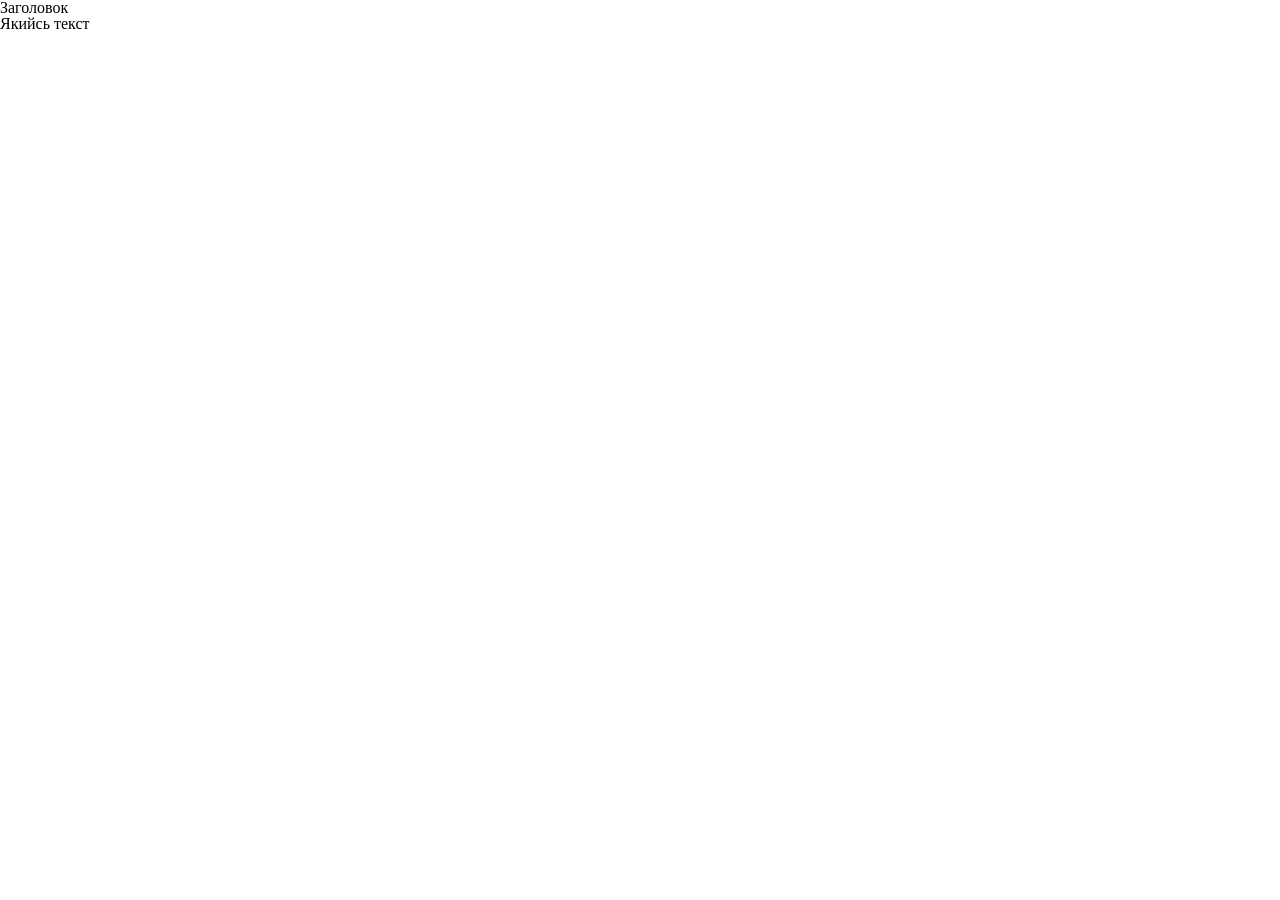
==== Homeworks/Homework_5/index.html @ be73020b "Homeworks for A-level" ====
<!DOCTYPE html>
<html>
    <head>
        <title>Title</title>
        <meta charset = "utf-8">
        <link rel="stylesheet" href="css/style.css">
    </head>
    <body>
        <!-- Коментар -->
        <h1>Заголовок</h1>
        <p>Якийсь текст</p>
    </body>
</html>
---- Homeworks/Homework_5/css/style.css ----
*,
*:before,
*:after {
  box-sizing: border-box;
}
/* http://meyerweb.com/eric/tools/css/reset/ 
   v2.0 | 20110126
   License: none (public domain)
*/

html, body, div, span, applet, object, iframe,
h1, h2, h3, h4, h5, h6, p, blockquote, pre,
a, abbr, acronym, address, big, cite, code,
del, dfn, em, img, ins, kbd, q, s, samp,
small, strike, strong, sub, sup, tt, var,
b, u, i, center,
dl, dt, dd, ol, ul, li,
fieldset, form, label, legend,
table, caption, tbody, tfoot, thead, tr, th, td,
article, aside, canvas, details, embed, 
figure, figcaption, footer, header, hgroup, 
menu, nav, output, ruby, section, summary,
time, mark, audio, video {
  margin: 0;
  padding: 0;
  border: 0;
  font-size: 100%;
  font: inherit;
  vertical-align: baseline;
}
/* HTML5 display-role reset for older browsers */
article, aside, details, figcaption, figure, 
footer, header, hgroup, menu, nav, section {
  display: block;
}
body {
  line-height: 1;
}
ol, ul {
  list-style: none;
}
blockquote, q {
  quotes: none;
}
blockquote:before, blockquote:after,
q:before, q:after {
  content: '';
  content: none;
}
table {
  border-collapse: collapse;
  border-spacing: 0;
}
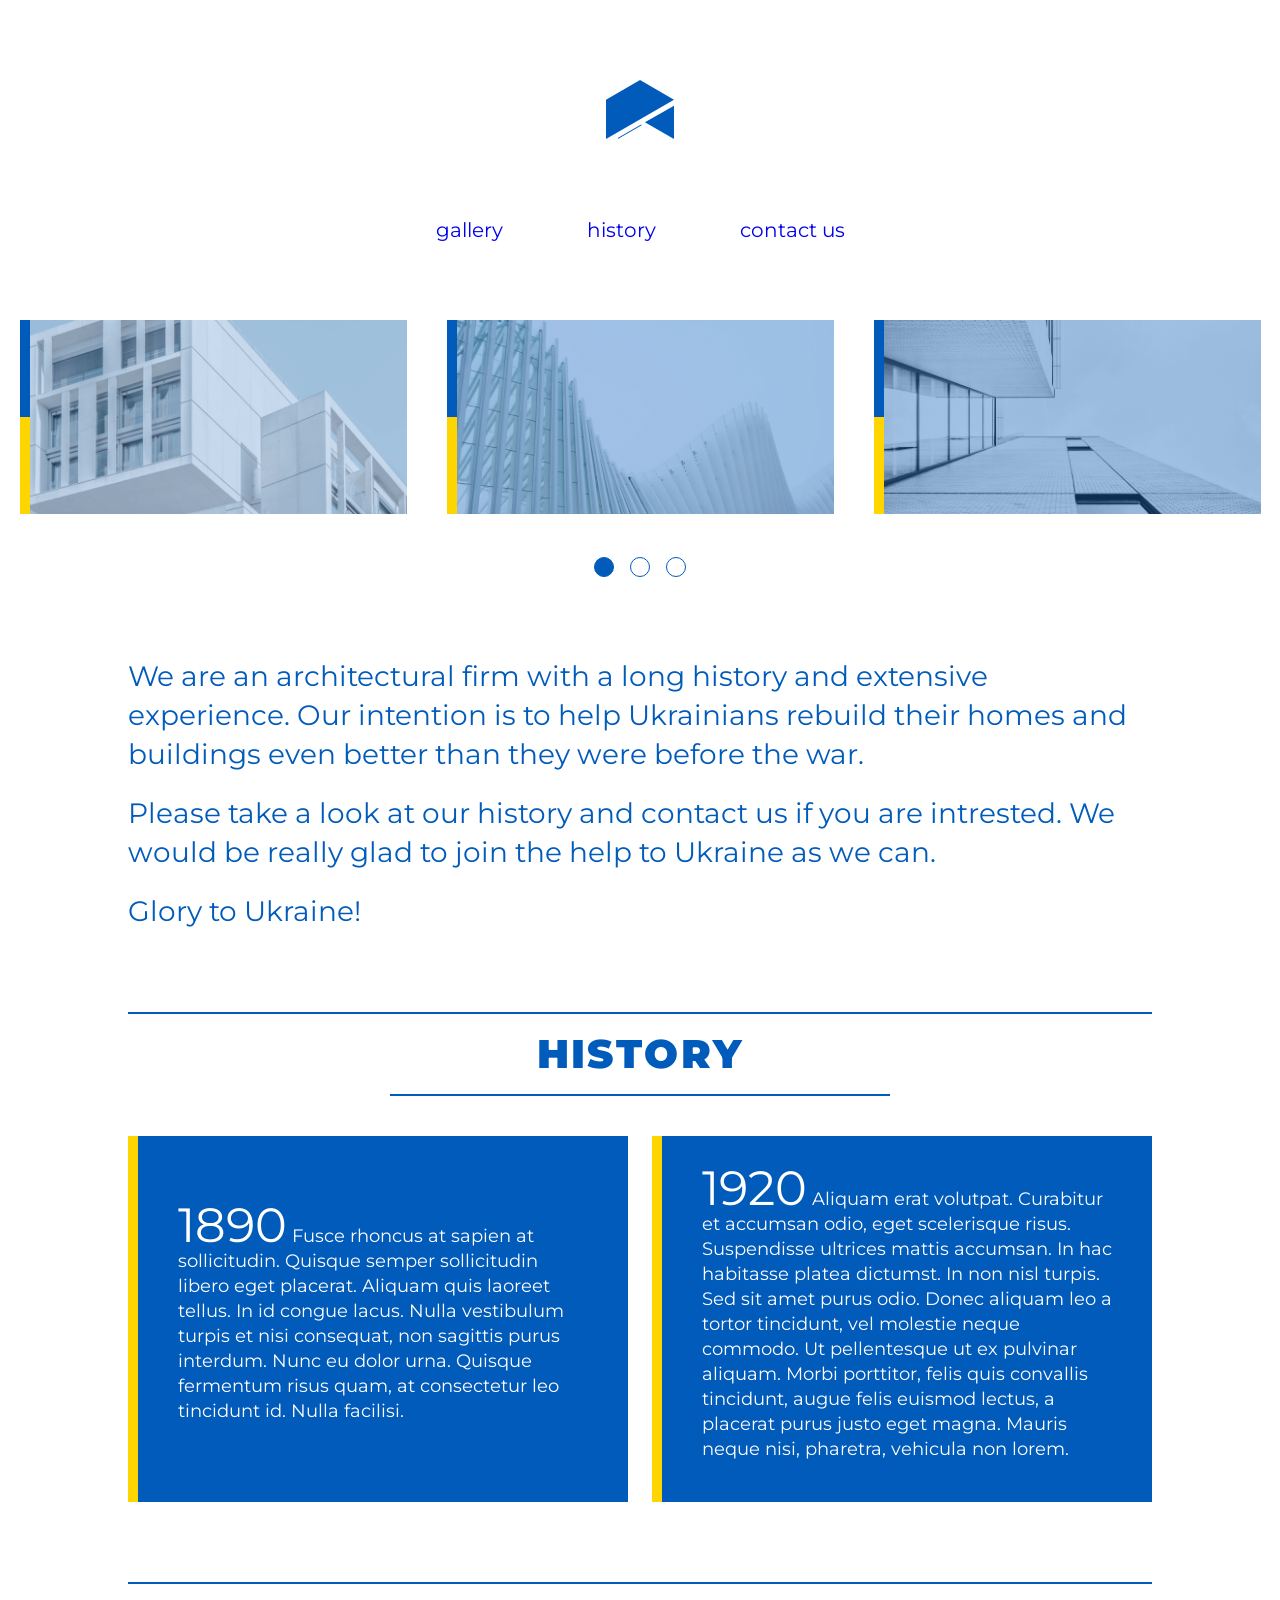
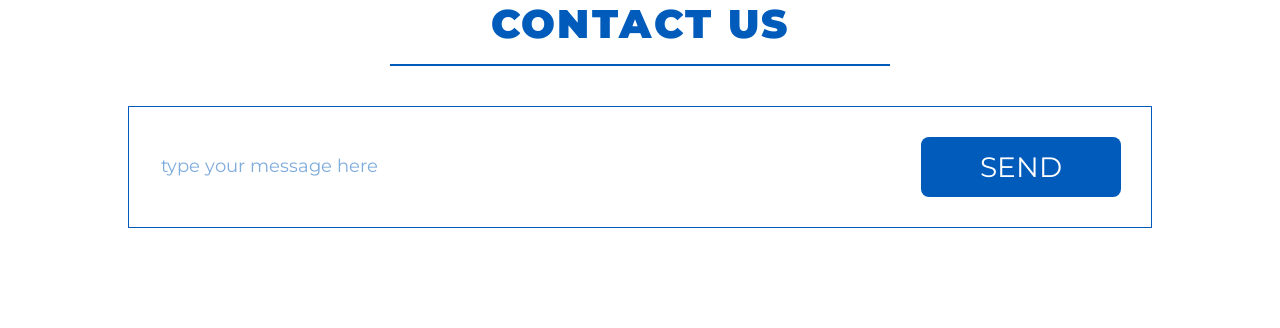
==== commit fd963317: "New changes" ====
--- a/Homeworks/Homework_5/index.html
+++ b/Homeworks/Homework_5/index.html
@@ -3,11 +3,107 @@
     <head>
         <title>Title</title>
         <meta charset = "utf-8">
+        <meta name="viewport" content="width=device-width, initial-scale=1">
         <link rel="stylesheet" href="css/style.css">
+        <link rel="stylesheet" type="text/css" href="slick/slick.css"/>
+        <link rel="preconnect" href="https://fonts.googleapis.com">
+        <link rel="preconnect" href="https://fonts.gstatic.com" crossorigin>
+        <link href="https://fonts.googleapis.com/css2?family=Montserrat:wght@400;900&display=swap" rel="stylesheet"> 
     </head>
     <body>
-        <!-- Коментар -->
-        <h1>Заголовок</h1>
-        <p>Якийсь текст</p>
+        <header class="container">
+            <div class="head" id="head">
+                <div class="vector">
+                    <svg width="68" height="59" viewBox="0 0 68 59" fill="none" xmlns="http://www.w3.org/2000/svg">
+                        <path d="M68 19.6667L34.0557 0L0 19.6667V59L68 19.6667Z" fill="#005BBB"/>
+                        <path d="M68 59V25.6334L38.9227 42.2083L68 59Z" fill="#005BBB"/>
+                        <path fill-rule="evenodd" clip-rule="evenodd" d="M35.6327 45.366L12.25 58.866L11.75 58L35.1327 44.5L35.6327 45.366Z" fill="#005BBB"/>
+                    </svg>
+                </div>
+                <nav class="navi">
+                    <a href="#" class="link">gallery</a>
+                    <a href="#" class="link">history</a>
+                    <a href="#" class="link">contact us</a>
+                </nav>
+                <button class="menu" id="menu">
+                    <svg width="48" height="31" viewBox="0 0 48 31" fill="none" xmlns="http://www.w3.org/2000/svg">
+                        <path d="M0 0H48V5H0V0Z" fill="#005BBB"/>
+                        <path d="M0 13H48V18H0V13Z" fill="#005BBB"/>
+                        <path d="M48 26H0V31H48V26Z" fill="#005BBB"/>
+                    </svg>
+                </button>
+                <button class="cross" id="cross">
+                    <svg width="38" height="39" viewBox="0 0 38 39" fill="none" xmlns="http://www.w3.org/2000/svg">
+                        <path fill-rule="evenodd" clip-rule="evenodd" d="M18.9996 15.9646L3.79676 0.761719L0.26123  4.29725L15.4641 19.5001L0.261363 34.7029L3.7969 38.2384L18.9996 23.0357L34.2024 38.2384L37.7379 34.7028L22.5352 19.5001L37.738 4.29726L34.2025 0.761727L18.9996 15.9646Z" fill="white"/>
+                    </svg>
+                </button>
+            </div>
+        </header>
+        <div class="gallery">
+            <div><img src="img/image1.png"></div>
+            <div><img src="img/image2.png"></div>
+            <div><img src="img/image3.png"></div>
+            <div><img src="img/image1.png"></div>
+            <div><img src="img/image2.png"></div>
+            <div><img src="img/image3.png"></div>
+            <div><img src="img/image1.png"></div>
+        </div>
+        <main class="container">
+            <div class="mainText">
+                <p class="text">We are an architectural firm with a long history and extensive experience. Our intention is to help Ukrainians rebuild their homes and buildings even better than they were before the war.</p>
+                <p class="text">Please take a look at our history and contact us if you are intrested. We would be really glad to join the help to Ukraine as we can.</p>
+                <p class="text">Glory to Ukraine!</p> 
+            </div>
+            <div>
+                <h1 class="header">HISTORY</h1>
+            </div>
+            <div class="boxes">
+                <div class="box">
+                   <p><span class="number">1890</span> Fusce rhoncus at sapien at sollicitudin. Quisque semper sollicitudin libero eget placerat. Aliquam quis laoreet tellus. In id congue lacus. Nulla vestibulum turpis et nisi consequat, non sagittis purus interdum. Nunc eu dolor urna. Quisque fermentum risus quam, at consectetur leo tincidunt id. Nulla facilisi.</p>
+                </div>
+                <div class="box">
+                   <p><span class="number">1920</span> Aliquam erat volutpat. Curabitur et accumsan odio, eget scelerisque risus. Suspendisse ultrices mattis accumsan. In hac habitasse platea dictumst. In non nisl turpis. Sed sit amet purus odio. Donec aliquam leo a tortor tincidunt, vel molestie neque commodo. Ut pellentesque ut ex pulvinar aliquam. Morbi porttitor, felis quis convallis tincidunt, augue felis euismod lectus, a placerat purus justo eget magna. Mauris neque nisi, pharetra, vehicula non lorem.</p>
+                </div>
+            </div>
+            <div>
+                <h2 class="header">CONTACT US</h2>
+            </div>    
+        </main>
+        <footer class="container">
+            <form action="#" method="#" class="form">
+                <textarea class="comment-field" name="comment" placeholder="type your message here" id="comment01"></textarea>
+                <input class="btn" type="submit" value="SEND">
+            </form>
+        </footer>
+        <script type="text/javascript" src="slick/jquery-1.11.0.min.js"></script>
+        <script type="text/javascript" src="slick/jquery-migrate-1.2.1.min.js"></script>
+        <script type="text/javascript" src="slick/slick.min.js"></script>
+        <script type="text/javascript" src="js/script.js"></script>
+        <script type="text/javascript">
+            $('.gallery').slick({
+              dots: true,
+              arrows: false,
+              infinite: false,
+              speed: 300,
+              slidesToShow: 3,
+              slidesToScroll: 3,
+              responsive: [
+                {
+                  breakpoint: 1199,
+                  settings: {
+                    slidesToShow: 2,
+                    slidesToScroll: 2
+                  }
+                },
+                {
+                  breakpoint: 900,
+                  settings: {
+                    slidesToShow: 1,
+                    slidesToScroll: 1
+                  }
+                }
+              ]
+            });
+        </script>
     </body>
 </html>
--- a/Homeworks/Homework_5/css/style.css
+++ b/Homeworks/Homework_5/css/style.css
@@ -35,6 +35,8 @@
 }
 body {
   line-height: 1;
+  color: #005BBB;
+  font-family: 'Montserrat', sans-serif;
 }
 ol, ul {
   list-style: none;
@@ -50,4 +52,330 @@
 table {
   border-collapse: collapse;
   border-spacing: 0;
+}
+.container {
+  max-width: 1024px;
+  margin: 0 auto;
+}
+.head {
+  padding-top: 80px;
+  position: relative;
+}
+.vector {
+  height: 60px;
+  display: block;
+  text-align: center;
+  margin-bottom: 80px;
+}
+.navi {
+ margin: 0 0 80px;
+ text-align: center;
+}
+.menu, .cross {
+  display: none;
+  border: 0;
+  background: 0;
+  padding: 0;
+}
+.link {
+  margin: 0 40px;
+  font-size: 20px;
+  text-decoration: none;
+}
+.link:hover {
+  text-decoration: underline;
+}
+.mainText {
+  margin-bottom: 80px;
+  font-size: 28px;
+  line-height: 140%;
+}
+.text {
+  margin-bottom: 20px;
+}
+.header {
+  font-weight: 900;
+  font-size: 40px;
+  line-height: 80px;
+  text-align: center;
+  letter-spacing: 0.06em;
+  margin-bottom: 40px;
+}
+.header:before {
+  content: "";
+  display: block;
+  max-width: 1024px;
+  border: 1px solid;
+}
+.header:after {
+  content: "";
+  display: block;
+  margin: 0 auto;
+  max-width: 500px;
+  border: 1px solid;
+}
+.boxes {
+  margin-bottom: 80px;
+  display: flex;
+  justify-content: space-between;
+}
+.box {
+  flex: 0 0 500px;
+  font-size: 18px;
+  line-height: 25px;
+  color: #FFFFFF;
+  background: #005BBB;
+  padding: 40px;
+  border-left: 10px solid #FFD500;
+  display: flex;
+  align-items: center;
+}
+.number {
+  font-size: 48px;
+}
+.form {
+  border: 1px solid #005BBB;
+  max-width: 1024px;
+  margin: 0 auto 100px;
+  padding: 30px;
+  display: flex;
+  justify-content: space-between;
+  flex-wrap: wrap;
+}
+.comment-field {
+  font-size: 18px;
+  flex: 1 1 0;
+  border: none;
+  resize: none;
+  padding: 18px 2px 0;
+  outline: none;
+}
+::placeholder {
+  opacity: 0.5;
+  font-size: 18px;
+  font-family: 'Montserrat';
+  border: none;
+  color: #005BBB;
+}
+.label-block {
+  color: #005BBB;
+}
+.btn {
+  font-size: 28px;
+  color: #fff;
+  width: 200px;
+  height: 60px;
+  background: #005BBB;
+  border: none;
+  border-radius: 8px;
+  cursor: pointer;
+  font-family: 'Montserrat';
+  font-weight: 400;
+}
+.gallery {
+  max-width: 1280px;
+  margin: 0 auto 80px;
+}
+.slick-slide img {
+  width: 100%;
+}
+.slick-slide {
+  position: relative;
+  border: solid #fff;
+  border-width: 0 20px;
+}
+.slick-slide:before {
+  content: "";
+  position: absolute;
+  width: 100%;
+  height: 100%;
+  background: linear-gradient(0deg, rgba(0, 91, 187, 0.2), rgba(0, 91, 187, 0.2));
+  border-left-width: 10px;
+  border-left-style: solid;
+  border-image: linear-gradient(to bottom, #005BBB 50%, #FFD500 50%) 1 1;
+}
+.slick-dots {
+  display: flex;
+  justify-content: center;
+  margin: 40px 0 0;
+}
+.slick-dots button {
+  width: 20px;
+  height: 20px;
+  border: 1px solid #005BBB;
+  border-radius: 50%;
+  font-size: 0;
+  margin: 0 8px;
+  background: #fff;
+}
+.slick-dots .slick-active button {
+  background: #005BBB;
+}
+@media only screen
+and (max-width: 1199px) {
+  .container {
+    padding: 0 60px;
+  }
+  .mainText {
+    font-size: 24px;
+  }
+  .header {
+    font-size: 30px;
+    line-height: 70px;
+  }
+  .boxes {
+    display: block;
+    margin-bottom: 100px;
+    }
+  .box {
+    margin-bottom: 28px;
+  }
+  .gallery {
+    max-width: 1024px;
+    padding: 0 40px;
+  }
+}
+@media only screen
+and (max-width: 1024px) {
+  .gallery {
+    padding-top: 188px;
+  }
+  .head {
+    position: absolute;
+    top: 0;
+    left: 0;
+    width: 100%;
+    padding: 48px 60px 0;
+    z-index: 10;
+  }
+  .vector {
+    text-align: left;
+    margin-bottom: 120px;
+  }
+  .menu,
+  .cross {
+    display: block;
+    position: absolute;
+    top: 58px;
+    right: 60px;
+  }
+  .cross {
+    display: none;
+  }
+  .navi {
+    display: none;
+  }
+  .open.head {
+    background: #005BBB;
+  }
+  .open .vector svg * {
+    fill: #fff;
+  }
+  .open .menu {
+    display: none;
+  }
+  .open .cross {
+    display: block;
+  }
+  .open .navi {
+    display: block;
+    text-align: left;
+    margin: 0;
+    padding-bottom: 72px;
+
+  }
+  .open .link {
+    display: block;
+    color: #fff;
+    margin: 0 0 48px;
+  }
+}
+@media only screen
+and (max-width: 900px) {
+  .container {
+    padding: 0 20px;
+  }
+  .mainText {
+    font-size: 15px;
+    margin-bottom: 48px;
+  }
+  .header {
+    font-size: 20px;
+    line-height: 55px;
+    margin-bottom: 24px;
+  }
+  .header:after {
+    max-width: unset;
+  }
+  .box {
+    font-size: 16px;
+    padding: 30px;
+    margin-bottom: 24px;
+  }
+  .boxes {
+    margin-bottom: 48px;
+  }
+  .number {
+    display: block;
+    font-size: 24px;
+  }
+  .form {
+    padding: 20px;
+    margin-bottom: 100px;
+    display: block;
+    position: relative;
+  }
+  .btn {
+    position: absolute;
+    left: 0;
+    bottom: -80px;
+    width: 100%;
+    margin: 0;
+  }
+  .comment-field {
+    width: 100%;
+    height: 110px;
+    text-align: center;
+    padding: 0;
+  }
+  .gallery {
+    padding: 0 0 48px;
+    margin: 0 -20px;
+  }
+  .slick-dots button {
+  width: 10px;
+  height: 10px;
+  margin: 0 4px;
+  }
+  .slick-dots {
+    margin-top: 24px;
+  }
+  .open.head {
+    min-height: 100vh;
+    position: fixed;
+  }
+  .vector svg {
+    width: 54px;
+    height: 47px;
+  }
+  .vector {
+    margin-bottom: 48px;
+  }
+  .head {
+    padding: 20px 20px 0;
+  }
+  .cross,
+  .menu {
+    top: 20px;
+    right: 20px;
+  }
+  .vector {
+    display: none;
+  }
+  .open .vector {
+    display: block;
+  }
+  .menu svg * {
+  fill: #fff;
+  }
 }
